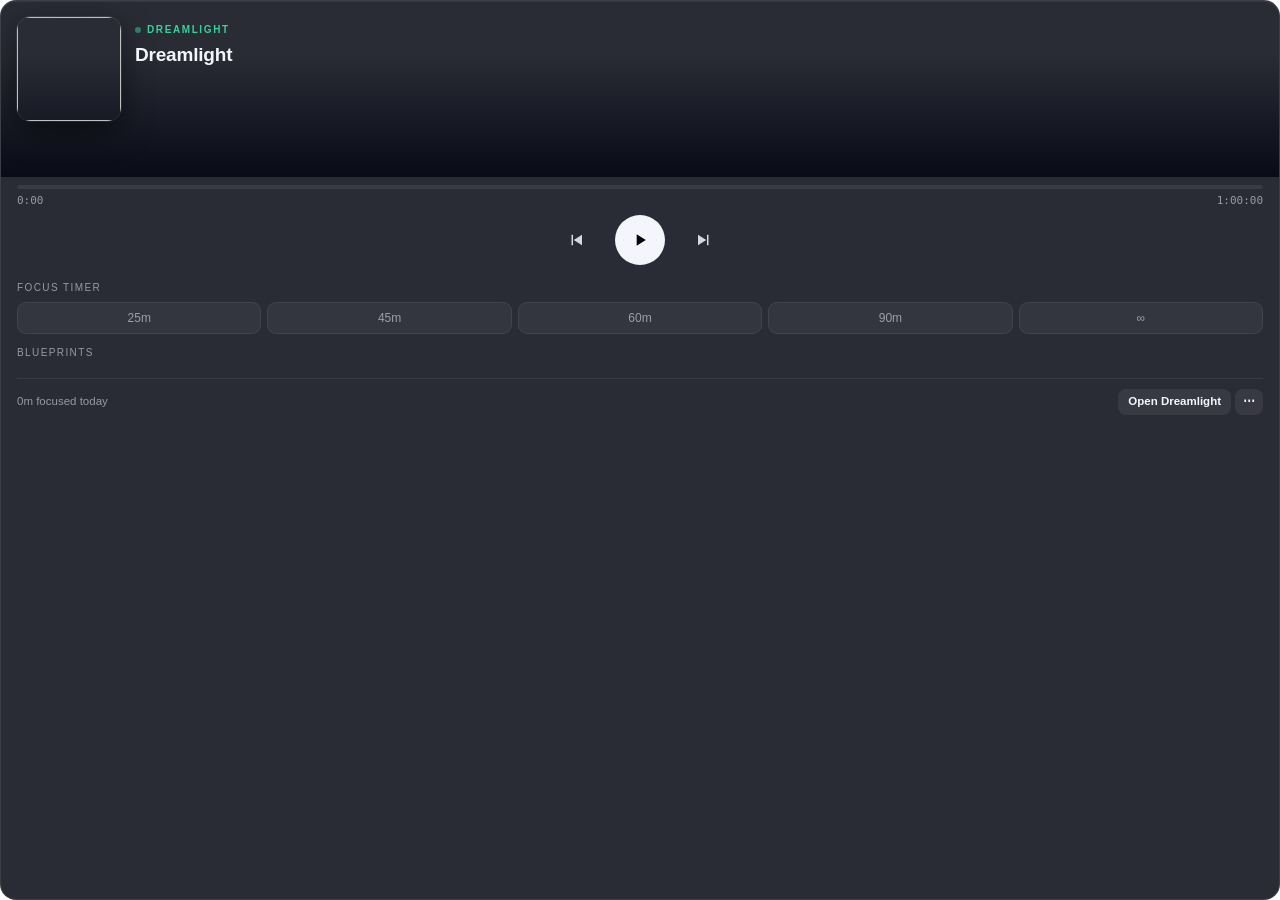
==== desktop/tray.html @ 62f5a37e "Dreamlight: open-source focus music app (25 Python-made tracks, web player, Electron menu bar app) C" ====
<!DOCTYPE html>
<html lang="en">
<head>
<meta charset="utf-8">
<title>Dreamlight</title>
<style>
  :root { --a: #34D399; --b: #60A5FA; --c: #F5D0A9; --text: #f4f6fc; --dim: rgba(244,246,252,.55); }
  * { box-sizing: border-box; margin: 0; }
  html, body { background: transparent; height: 100%; overflow: hidden; }
  body { font: 13px/1.35 -apple-system, BlinkMacSystemFont, "SF Pro Text", Inter, sans-serif; color: var(--text); -webkit-user-select: none; user-select: none; cursor: default; }
  .card { position: absolute; inset: 0; border-radius: 16px; overflow: hidden; background: rgba(6,9,20,.86); border: 1px solid rgba(255,255,255,.09); box-shadow: inset 0 1px 0 rgba(255,255,255,.06); }
  .hero { position: relative; height: 176px; overflow: hidden; }
  .hero video, .hero .bgimg { position: absolute; inset: -30%; width: 160%; height: 160%; object-fit: cover; filter: blur(26px) saturate(1.4) brightness(.75); }
  .hero::after { content: ""; position: absolute; inset: 0; background: linear-gradient(180deg, rgba(6,9,20,0) 30%, rgba(6,9,20,.92)); }
  .art { position: absolute; left: 16px; top: 16px; width: 104px; height: 104px; border-radius: 14px; overflow: hidden; z-index: 2; box-shadow: 0 10px 30px rgba(0,0,0,.5), 0 0 0 1px rgba(255,255,255,.12); }
  .art video, .art img { width: 100%; height: 100%; object-fit: cover; display: block; }
  .meta { position: absolute; left: 134px; right: 14px; top: 22px; z-index: 2; }
  .kicker { font-size: 10px; letter-spacing: .16em; text-transform: uppercase; color: var(--a); font-weight: 600; display: flex; align-items: center; gap: 6px; }
  .kicker i { width: 6px; height: 6px; border-radius: 50%; background: var(--a); box-shadow: 0 0 8px var(--a); display: inline-block; }
  .paused .kicker i { box-shadow: none; opacity: .5; }
  h1 { font-size: 19px; font-weight: 650; letter-spacing: -.01em; margin-top: 7px; line-height: 1.15; }
  .sub { color: var(--dim); margin-top: 3px; font-size: 12px; }
  .spec { position: absolute; left: 16px; right: 16px; bottom: 12px; height: 34px; z-index: 2; }
  .body { padding: 8px 16px 14px; }
  .prog { height: 4px; border-radius: 4px; background: rgba(255,255,255,.08); overflow: hidden; }
  .prog b { display: block; height: 100%; width: 0; background: linear-gradient(90deg, var(--b), var(--a)); border-radius: 4px; transition: width .9s linear; }
  .times { display: flex; justify-content: space-between; color: var(--dim); font: 11px ui-monospace, SFMono-Regular, Menlo, monospace; margin-top: 5px; }
  .ctrls { display: flex; align-items: center; justify-content: center; gap: 22px; margin: 8px 0 12px; }
  button { font: inherit; color: inherit; background: none; border: 0; cursor: pointer; }
  .ic { width: 34px; height: 34px; border-radius: 50%; display: grid; place-items: center; color: var(--text); opacity: .85; transition: .15s; }
  .ic:hover { opacity: 1; background: rgba(255,255,255,.07); }
  .play { width: 50px; height: 50px; border-radius: 50%; background: var(--text); color: #050711; display: grid; place-items: center; box-shadow: 0 0 0 0 var(--a); transition: transform .12s; }
  .play:hover { transform: scale(1.05); }
  .playing .play { box-shadow: 0 0 22px -4px var(--a); }
  .label { font-size: 10px; letter-spacing: .14em; text-transform: uppercase; color: var(--dim); margin: 6px 0 7px; display: flex; justify-content: space-between; }
  .label span:last-child { letter-spacing: 0; text-transform: none; font: 11px ui-monospace, Menlo, monospace; color: var(--a); }
  .chips { display: flex; gap: 6px; }
  .chip { flex: 1; padding: 7px 0; border-radius: 9px; background: rgba(255,255,255,.05); border: 1px solid rgba(255,255,255,.07); font-size: 12px; text-align: center; color: var(--dim); transition: .15s; }
  .chip:hover { color: var(--text); background: rgba(255,255,255,.09); }
  .chip.on { color: #050711; background: var(--a); border-color: transparent; font-weight: 600; }
  .bps { display: grid; grid-template-columns: 1fr 1fr; gap: 6px; }
  .bp { display: flex; align-items: center; gap: 8px; padding: 6px; border-radius: 10px; background: rgba(255,255,255,.04); border: 1px solid rgba(255,255,255,.06); text-align: left; transition: .15s; }
  .bp:hover { background: rgba(255,255,255,.08); }
  .bp.on { border-color: var(--a); background: rgba(52,211,153,.10); }
  .bp img { width: 28px; height: 28px; border-radius: 7px; flex: none; }
  .bp b { display: block; font-size: 11.5px; font-weight: 600; white-space: nowrap; overflow: hidden; text-overflow: ellipsis; }
  .bp small { display: block; font-size: 10px; color: var(--dim); white-space: nowrap; overflow: hidden; text-overflow: ellipsis; }
  .foot { display: flex; align-items: center; justify-content: space-between; margin-top: 12px; padding-top: 10px; border-top: 1px solid rgba(255,255,255,.07); color: var(--dim); font-size: 11.5px; }
  .foot button { color: var(--text); font-weight: 600; padding: 5px 10px; border-radius: 8px; background: rgba(255,255,255,.07); }
  .foot button:hover { background: rgba(255,255,255,.13); }
  .foot .more { padding: 5px 8px; margin-left: 4px; }
  .upnext { color: var(--dim); font-size: 11px; text-align: center; margin: -4px 0 8px; white-space: nowrap; overflow: hidden; text-overflow: ellipsis; }
</style>
</head>
<body>
<div class="card paused" id="card">
  <div class="hero">
    <video id="bgv" muted loop playsinline autoplay></video><img class="bgimg" id="bgi" alt="">
    <div class="art"><video id="artv" muted loop playsinline autoplay></video><img id="arti" alt=""></div>
    <div class="meta">
      <div class="kicker"><i></i><span id="band">Dreamlight</span></div>
      <h1 id="title">Dreamlight</h1>
      <div class="sub" id="sub"></div>
    </div>
    <canvas class="spec" id="spec"></canvas>
  </div>
  <div class="body">
    <div class="prog"><b id="bar"></b></div>
    <div class="times"><span id="cur">0:00</span><span id="dur">1:00:00</span></div>
    <div class="ctrls">
      <button class="ic" data-cmd="prev" title="Previous"><svg width="18" height="18" viewBox="0 0 24 24" fill="currentColor"><path d="M6 5h2v14H6zM20 5v14L9 12z"/></svg></button>
      <button class="play" data-cmd="toggle" title="Play or pause (⌘⇧Space)"><svg id="pi" width="20" height="20" viewBox="0 0 24 24" fill="currentColor"><path d="M8 5v14l11-7z"/></svg></button>
      <button class="ic" data-cmd="next" title="Next"><svg width="18" height="18" viewBox="0 0 24 24" fill="currentColor"><path d="M16 5h2v14h-2zM4 5v14l11-7z"/></svg></button>
    </div>
    <div class="upnext" id="upnext"></div>
    <div class="label"><span>Focus timer</span><span id="remain"></span></div>
    <div class="chips" id="timers">
      <button class="chip" data-min="25">25m</button><button class="chip" data-min="45">45m</button>
      <button class="chip" data-min="60">60m</button><button class="chip" data-min="90">90m</button><button class="chip" data-min="0">∞</button>
    </div>
    <div class="label" style="margin-top:12px"><span>Blueprints</span><span></span></div>
    <div class="bps" id="bps"></div>
    <div class="foot"><span id="today">0m focused today</span><span><button data-cmd="open">Open Dreamlight</button><button class="more" data-cmd="menu" title="More">⋯</button></span></div>
  </div>
</div>
<script>
  const base = new URLSearchParams(location.search).get("base") || "";
  const $ = (id) => document.getElementById(id);
  const fmt = (s) => { s = Math.max(0, Math.round(s)); const h = Math.floor(s / 3600), m = Math.floor(s % 3600 / 60), x = s % 60; return h ? `${h}:${String(m).padStart(2, "0")}:${String(x).padStart(2, "0")}` : `${m}:${String(x).padStart(2, "0")}`; };
  const abs = (p) => p ? base + "/" + String(p).replace(/^\/+/, "") : "";
  let cur = {}, spec = null, bpKey = "";

  document.addEventListener("click", (e) => {
    const c = e.target.closest("[data-cmd]"); if (c) return window.dl.cmd(c.dataset.cmd);
    const t = e.target.closest("[data-min]"); if (t) return window.dl.cmd("timer", t.dataset.min);
    const b = e.target.closest("[data-stack]"); if (b) return window.dl.cmd("stack", b.dataset.stack);
  });
  document.addEventListener("keydown", (e) => { if (e.code === "Space") { e.preventDefault(); window.dl.cmd("toggle"); } });

  function setMedia(video, img, loop, still) {
    if (loop) { if (video.dataset.src !== loop) { video.dataset.src = loop; video.src = loop; video.play().catch(() => {}); } video.style.display = ""; img.style.display = "none"; }
    else { video.removeAttribute("src"); video.dataset.src = ""; video.style.display = "none"; img.src = still; img.style.display = ""; }
  }

  window.dl.onState((s) => {
    if (!s || !s.ok) return;
    const trackChanged = s.title !== cur.title; cur = s;
    const [a, b, c] = s.palette.length ? s.palette : ["#34D399", "#60A5FA", "#F5D0A9"];
    document.documentElement.style.setProperty("--a", a); document.documentElement.style.setProperty("--b", b); document.documentElement.style.setProperty("--c", c || a);
    $("card").classList.toggle("paused", !s.playing); $("card").classList.toggle("playing", s.playing);
    $("pi").innerHTML = s.playing ? '<path d="M7 5h4v14H7zM13 5h4v14h-4z"/>' : '<path d="M8 5v14l11-7z"/>';
    $("band").textContent = `${s.band} · ${s.bpm} BPM`; $("title").textContent = s.title; $("sub").textContent = `${s.subtitle} · ${s.key}`;
    if (trackChanged) { setMedia($("artv"), $("arti"), abs(s.coverLoop), abs(s.cover)); setMedia($("bgv"), $("bgi"), abs(s.coverLoop), abs(s.cover)); }
    $("bar").style.width = `${Math.min(100, s.cur / s.dur * 100)}%`; $("cur").textContent = fmt(s.cur); $("dur").textContent = fmt(s.dur);
    $("upnext").textContent = s.upNext ? `Up next · ${s.upNext}` : "";
    const tm = Math.round(s.timerTotal / 60);
    document.querySelectorAll("#timers .chip").forEach((el) => el.classList.toggle("on", +el.dataset.min === tm));
    $("remain").textContent = s.timerTotal ? `${fmt(s.timerRemain)} left` : "";
    const m = Math.floor(s.focusToday / 60); $("today").textContent = `${m >= 60 ? Math.floor(m / 60) + "h " + (m % 60) + "m" : m + "m"} focused today`;
    const key = s.blueprints.map((x) => x.key).join() + s.stack;
    if (key !== bpKey) {
      bpKey = key;
      $("bps").innerHTML = s.blueprints.map((x) => `<button class="bp${x.key === s.stack ? " on" : ""}" data-stack="${x.key}"><img src="${abs(x.cover)}" alt=""><span><b>${x.name}</b><small>${x.meta}</small></span></button>`).join("");
    }
  });
  window.dl.onSpectrum((s) => { spec = s; });

  const cv = $("spec"), cx = cv.getContext("2d"); let smooth = new Array(28).fill(0);
  function draw(t) {
    const dpr = devicePixelRatio || 1, w = cv.clientWidth, h = cv.clientHeight;
    if (cv.width !== w * dpr) { cv.width = w * dpr; cv.height = h * dpr; }
    cx.setTransform(dpr, 0, 0, dpr, 0, 0); cx.clearRect(0, 0, w, h);
    const n = smooth.length, gap = 3, bw = (w - gap * (n - 1)) / n;
    const st = getComputedStyle(document.documentElement), ca = st.getPropertyValue("--a").trim(), cb = st.getPropertyValue("--b").trim();
    const g = cx.createLinearGradient(0, 0, w, 0); g.addColorStop(0, cb); g.addColorStop(1, ca); cx.fillStyle = g;
    for (let i = 0; i < n; i++) {
      const target = spec ? spec[i] || 0 : (cur.playing ? 0 : 0.06 + 0.04 * Math.sin(t / 900 + i * 0.5));
      smooth[i] += (target - smooth[i]) * 0.25;
      const bh = Math.max(2, smooth[i] * h);
      cx.globalAlpha = 0.55 + 0.45 * smooth[i];
      cx.beginPath(); cx.roundRect(i * (bw + gap), h - bh, bw, bh, 2); cx.fill();
    }
    requestAnimationFrame(draw);
  }
  requestAnimationFrame(draw);
</script>
</body>
</html>
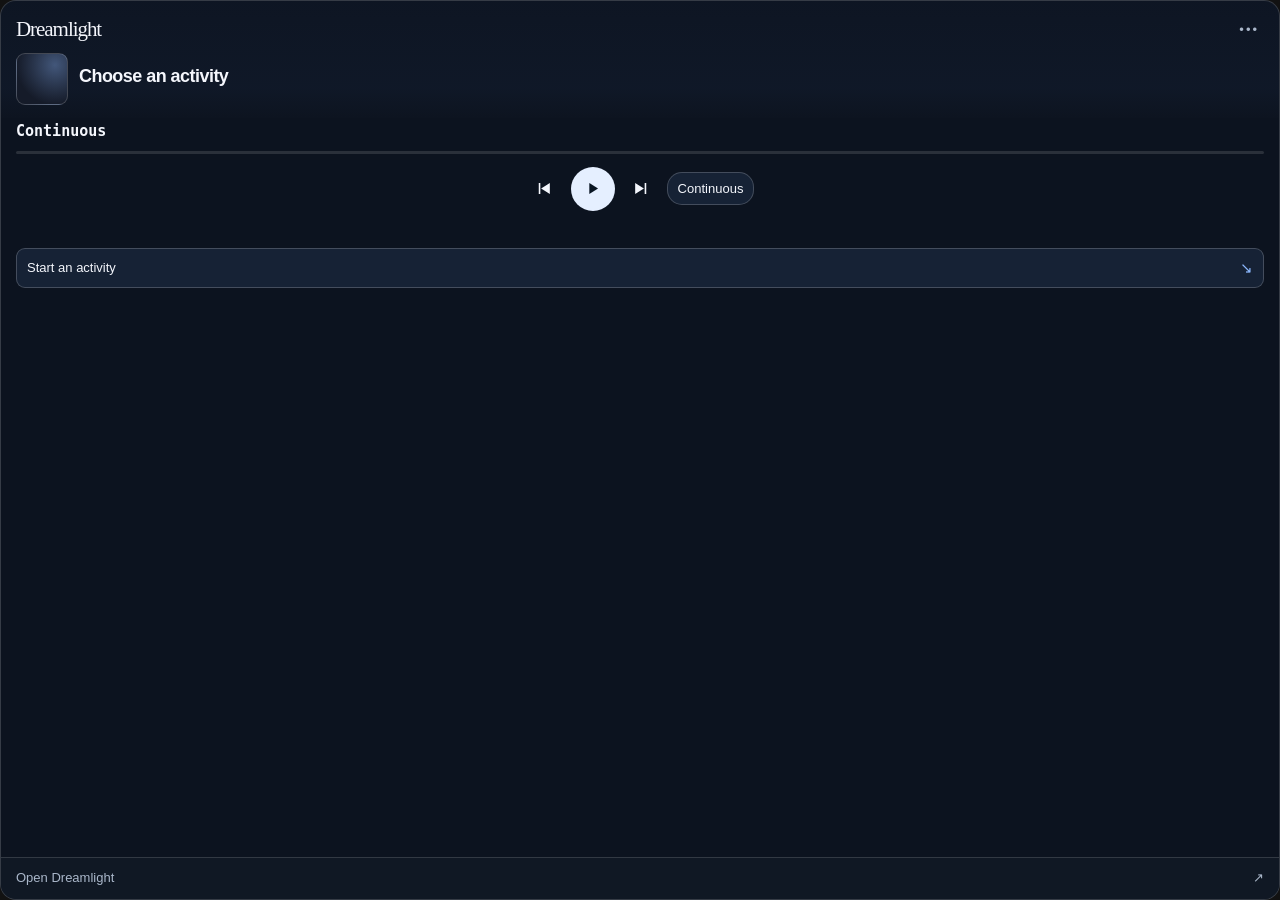
==== commit 2119b08c: "Sync the Electron quick remote and saved session preferences Co-Authored-By: GPT-6.2 Sol <noreply@op" ====
--- a/desktop/tray.html
+++ b/desktop/tray.html
@@ -1,148 +1,276 @@
-<!DOCTYPE html>
+<!doctype html>
 <html lang="en">
 <head>
 <meta charset="utf-8">
-<title>Dreamlight</title>
+<meta name="viewport" content="width=device-width, initial-scale=1">
+<title>Dreamlight Quick Remote</title>
 <style>
-  :root { --a: #34D399; --b: #60A5FA; --c: #F5D0A9; --text: #f4f6fc; --dim: rgba(244,246,252,.55); }
-  * { box-sizing: border-box; margin: 0; }
-  html, body { background: transparent; height: 100%; overflow: hidden; }
-  body { font: 13px/1.35 -apple-system, BlinkMacSystemFont, "SF Pro Text", Inter, sans-serif; color: var(--text); -webkit-user-select: none; user-select: none; cursor: default; }
-  .card { position: absolute; inset: 0; border-radius: 16px; overflow: hidden; background: rgba(6,9,20,.86); border: 1px solid rgba(255,255,255,.09); box-shadow: inset 0 1px 0 rgba(255,255,255,.06); }
-  .hero { position: relative; height: 176px; overflow: hidden; }
-  .hero video, .hero .bgimg { position: absolute; inset: -30%; width: 160%; height: 160%; object-fit: cover; filter: blur(26px) saturate(1.4) brightness(.75); }
-  .hero::after { content: ""; position: absolute; inset: 0; background: linear-gradient(180deg, rgba(6,9,20,0) 30%, rgba(6,9,20,.92)); }
-  .art { position: absolute; left: 16px; top: 16px; width: 104px; height: 104px; border-radius: 14px; overflow: hidden; z-index: 2; box-shadow: 0 10px 30px rgba(0,0,0,.5), 0 0 0 1px rgba(255,255,255,.12); }
-  .art video, .art img { width: 100%; height: 100%; object-fit: cover; display: block; }
-  .meta { position: absolute; left: 134px; right: 14px; top: 22px; z-index: 2; }
-  .kicker { font-size: 10px; letter-spacing: .16em; text-transform: uppercase; color: var(--a); font-weight: 600; display: flex; align-items: center; gap: 6px; }
-  .kicker i { width: 6px; height: 6px; border-radius: 50%; background: var(--a); box-shadow: 0 0 8px var(--a); display: inline-block; }
-  .paused .kicker i { box-shadow: none; opacity: .5; }
-  h1 { font-size: 19px; font-weight: 650; letter-spacing: -.01em; margin-top: 7px; line-height: 1.15; }
-  .sub { color: var(--dim); margin-top: 3px; font-size: 12px; }
-  .spec { position: absolute; left: 16px; right: 16px; bottom: 12px; height: 34px; z-index: 2; }
-  .body { padding: 8px 16px 14px; }
-  .prog { height: 4px; border-radius: 4px; background: rgba(255,255,255,.08); overflow: hidden; }
-  .prog b { display: block; height: 100%; width: 0; background: linear-gradient(90deg, var(--b), var(--a)); border-radius: 4px; transition: width .9s linear; }
-  .times { display: flex; justify-content: space-between; color: var(--dim); font: 11px ui-monospace, SFMono-Regular, Menlo, monospace; margin-top: 5px; }
-  .ctrls { display: flex; align-items: center; justify-content: center; gap: 22px; margin: 8px 0 12px; }
-  button { font: inherit; color: inherit; background: none; border: 0; cursor: pointer; }
-  .ic { width: 34px; height: 34px; border-radius: 50%; display: grid; place-items: center; color: var(--text); opacity: .85; transition: .15s; }
-  .ic:hover { opacity: 1; background: rgba(255,255,255,.07); }
-  .play { width: 50px; height: 50px; border-radius: 50%; background: var(--text); color: #050711; display: grid; place-items: center; box-shadow: 0 0 0 0 var(--a); transition: transform .12s; }
-  .play:hover { transform: scale(1.05); }
-  .playing .play { box-shadow: 0 0 22px -4px var(--a); }
-  .label { font-size: 10px; letter-spacing: .14em; text-transform: uppercase; color: var(--dim); margin: 6px 0 7px; display: flex; justify-content: space-between; }
-  .label span:last-child { letter-spacing: 0; text-transform: none; font: 11px ui-monospace, Menlo, monospace; color: var(--a); }
-  .chips { display: flex; gap: 6px; }
-  .chip { flex: 1; padding: 7px 0; border-radius: 9px; background: rgba(255,255,255,.05); border: 1px solid rgba(255,255,255,.07); font-size: 12px; text-align: center; color: var(--dim); transition: .15s; }
-  .chip:hover { color: var(--text); background: rgba(255,255,255,.09); }
-  .chip.on { color: #050711; background: var(--a); border-color: transparent; font-weight: 600; }
-  .bps { display: grid; grid-template-columns: 1fr 1fr; gap: 6px; }
-  .bp { display: flex; align-items: center; gap: 8px; padding: 6px; border-radius: 10px; background: rgba(255,255,255,.04); border: 1px solid rgba(255,255,255,.06); text-align: left; transition: .15s; }
-  .bp:hover { background: rgba(255,255,255,.08); }
-  .bp.on { border-color: var(--a); background: rgba(52,211,153,.10); }
-  .bp img { width: 28px; height: 28px; border-radius: 7px; flex: none; }
-  .bp b { display: block; font-size: 11.5px; font-weight: 600; white-space: nowrap; overflow: hidden; text-overflow: ellipsis; }
-  .bp small { display: block; font-size: 10px; color: var(--dim); white-space: nowrap; overflow: hidden; text-overflow: ellipsis; }
-  .foot { display: flex; align-items: center; justify-content: space-between; margin-top: 12px; padding-top: 10px; border-top: 1px solid rgba(255,255,255,.07); color: var(--dim); font-size: 11.5px; }
-  .foot button { color: var(--text); font-weight: 600; padding: 5px 10px; border-radius: 8px; background: rgba(255,255,255,.07); }
-  .foot button:hover { background: rgba(255,255,255,.13); }
-  .foot .more { padding: 5px 8px; margin-left: 4px; }
-  .upnext { color: var(--dim); font-size: 11px; text-align: center; margin: -4px 0 8px; white-space: nowrap; overflow: hidden; text-overflow: ellipsis; }
+  :root { color-scheme: dark; --ink: #f4f6fc; --muted: #aab7ca; --accent: #8db9ff; }
+  * { box-sizing: border-box; }
+  [hidden] { display: none !important; }
+  html, body { margin: 0; height: 100%; }
+  body { font: 13px/1.35 -apple-system, BlinkMacSystemFont, "Segoe UI", sans-serif; color: var(--ink); }
+  button, input { font: inherit; color: inherit; }
+  button { border: 0; background: none; cursor: pointer; }
+  button:disabled { opacity: .55; cursor: default; }
+  button:focus-visible, input:focus-visible { outline: 2px solid #b5e9ff; outline-offset: 3px; }
+  svg { width: 19px; height: 19px; fill: currentColor; }
+  .card { isolation: isolate; position: relative; display: flex; flex-direction: column; height: 100%; border-radius: 16px; overflow: hidden; border: 1px solid #ffffff2c; background: #0d1420f8; }
+  .hero { isolation: isolate; position: relative; padding: 16px 15px 13px; overflow: hidden; flex: none; }
+  .backdrop { position: absolute; inset: -35%; z-index: -2; width: 170%; height: 170%; object-fit: cover; filter: blur(25px); opacity: .38; }
+  .hero::after { content: ""; position: absolute; z-index: -1; inset: 0; background: linear-gradient(180deg, #10192967, #101929d9 74%, #0d1420); }
+  .brand { display: flex; justify-content: space-between; align-items: center; color: var(--muted); margin-bottom: 10px; }
+  .brand b { color: var(--ink); font: 400 21px/1 "Iowan Old Style", Georgia, serif; letter-spacing: -.05em; }
+  .brand button { color: var(--muted); letter-spacing: 2px; padding: 4px 5px; }
+  .current { display: flex; align-items: center; gap: 11px; }
+  .art { position: relative; overflow: hidden; width: 52px; height: 52px; flex: none; border-radius: 9px; border: 1px solid #ffffff32; background: radial-gradient(ellipse at 76% 22%, color-mix(in srgb, var(--accent) 38%, #151b29), #151b29 72%); }
+  .art img, .art video { position: absolute; inset: 0; width: 100%; height: 100%; object-fit: cover; }
+  .art video { opacity: 0; transition: opacity 160ms ease; }
+  .art.decoded video { opacity: 1; }
+  h1, p { margin: 0; }
+  h1 { font-size: 18px; line-height: 1.15; letter-spacing: -.03em; }
+  .sub { color: var(--muted); margin-top: 4px; }
+  .content { flex: 1; min-height: 0; overflow: auto; padding: 0 15px 10px; scrollbar-width: thin; }
+  .clock { display: flex; justify-content: space-between; align-items: center; min-height: 28px; }
+  .clock strong { color: var(--ink); font: 600 15px/1.4 ui-monospace, Menlo, monospace; }
+  .clock span { color: var(--muted); font-size: 12px; }
+  .prog { height: 3px; margin-top: 5px; background: #ffffff1f; border-radius: 3px; overflow: hidden; }
+  .prog b { background: var(--accent); display: block; height: 100%; width: 0; }
+  .controls { display: flex; justify-content: center; align-items: center; gap: 7px; margin: 13px 0 8px; }
+  .icon { width: 36px; height: 38px; padding: 0; display: grid; place-items: center; color: var(--ink); border-radius: 50%; }
+  .icon:hover { background: #ffffff17; }
+  .play { width: 44px; height: 44px; margin-inline: 2px; background: #e5efff; color: #091523; }
+  .play:hover { background: white; }
+  .pill { padding: 6px 10px; min-height: 33px; border-radius: 15px; border: 1px solid #ffffff31; background: #162235; color: var(--ink); }
+  .pill:hover, .pill[aria-pressed="true"] { background: #263851; border-color: var(--accent); }
+  .upnext, .status { color: var(--muted); min-height: 19px; }
+  .status { display: flex; align-items: center; gap: 6px; }
+  .status .pill { margin-left: auto; }
+  .start { text-align: left; display: flex; justify-content: space-between; align-items: center; width: 100%; border: 1px solid #ffffff32; background: #162235; border-radius: 9px; padding: 9px 10px; margin-top: 10px; }
+  .start:hover { border-color: var(--accent); }
+  .start span { color: var(--accent); font-size: 15px; }
+  .modes, .presets { display: grid; grid-template-columns: repeat(3, 1fr); gap: 5px; margin-top: 8px; }
+  .modes { grid-template-columns: repeat(2, 1fr); }
+  .activity { width: 100%; display: flex; align-items: center; justify-content: space-between; gap: 5px; text-align: left; margin-top: 5px; }
+  .activity span { color: var(--muted); }
+  .timer-types, form { display: flex; gap: 5px; margin: 9px 0; }
+  .custom { flex: 1; min-width: 0; border: 1px solid #ffffff34; background: #121a29; border-radius: 7px; padding: 5px 8px; }
+  .foot { border-top: 1px solid #ffffff24; padding: 7px 15px 8px; flex: none; background: #101824; }
+  .open { width: 100%; display: flex; align-items: center; justify-content: space-between; padding: 4px 0; color: var(--muted); }
+  .open:hover { color: var(--ink); }
+  @media (prefers-reduced-motion: reduce) { *, *::before, *::after { transition-duration: 0s !important; } }
 </style>
 </head>
 <body>
-<div class="card paused" id="card">
-  <div class="hero">
-    <video id="bgv" muted loop playsinline autoplay></video><img class="bgimg" id="bgi" alt="">
-    <div class="art"><video id="artv" muted loop playsinline autoplay></video><img id="arti" alt=""></div>
-    <div class="meta">
-      <div class="kicker"><i></i><span id="band">Dreamlight</span></div>
-      <h1 id="title">Dreamlight</h1>
-      <div class="sub" id="sub"></div>
+<div class="card">
+  <header class="hero">
+    <img class="backdrop" id="backdrop" alt="" hidden>
+    <div class="brand"><b>Dreamlight</b><button data-cmd="menu" aria-label="More Dreamlight options">•••</button></div>
+    <div class="current">
+      <div class="art" id="art"><img alt="" id="poster" hidden><video id="loop" preload="none" muted loop playsinline></video></div>
+      <div><h1 id="activity">Choose an activity</h1><p class="sub" id="track"></p></div>
     </div>
-    <canvas class="spec" id="spec"></canvas>
+  </header>
+  <div class="content" id="content">
+    <div class="clock"><strong id="time">Continuous</strong><span id="phase"></span></div>
+    <div class="prog" aria-hidden="true"><b id="progress"></b></div>
+    <div class="controls">
+      <button class="icon" data-cmd="prev" aria-label="Previous track"><svg viewBox="0 0 24 24"><path d="M6 5h2v14H6zM20 5v14L9 12z"/></svg></button>
+      <button class="icon play" data-cmd="toggle" aria-label="Play"><svg viewBox="0 0 24 24"><path id="playIcon" d="M8 5v14l11-7z"/></svg></button>
+      <button class="icon" data-cmd="next" aria-label="Next track"><svg viewBox="0 0 24 24"><path d="M16 5h2v14h-2zM4 5v14l11-7z"/></svg></button>
+      <button class="pill" id="stop" data-cmd="stop" hidden>Stop</button>
+      <button class="pill" id="timer" aria-expanded="false" aria-controls="timerPanel">Continuous</button>
+    </div>
+    <p class="upnext" id="next"></p>
+    <div class="status" id="status" hidden><span id="message" role="status"></span><button class="pill" data-cmd="retry" id="retry" hidden>Retry</button></div>
+    <section id="timerPanel" aria-label="Session timer" hidden>
+      <div class="timer-types"><button class="pill" data-min="0">Continuous</button><button class="pill" id="intervals">Intervals 25 / 5</button></div>
+      <div class="presets" id="presets"></div>
+      <form id="custom"><input class="custom" type="number" aria-label="Custom minutes" placeholder="Custom minutes" min="0.01" max="1440" step="any" required><button class="pill" type="submit">Set timer</button></form>
+    </section>
+    <button type="button" class="start" id="start" aria-expanded="false" aria-controls="activityPanel">Start an activity <span aria-hidden="true">↘</span></button>
+    <section id="activityPanel" aria-label="Choose an activity" hidden><div class="modes" id="modes"></div><div id="activities"></div></section>
   </div>
-  <div class="body">
-    <div class="prog"><b id="bar"></b></div>
-    <div class="times"><span id="cur">0:00</span><span id="dur">1:00:00</span></div>
-    <div class="ctrls">
-      <button class="ic" data-cmd="prev" title="Previous"><svg width="18" height="18" viewBox="0 0 24 24" fill="currentColor"><path d="M6 5h2v14H6zM20 5v14L9 12z"/></svg></button>
-      <button class="play" data-cmd="toggle" title="Play or pause (⌘⇧Space)"><svg id="pi" width="20" height="20" viewBox="0 0 24 24" fill="currentColor"><path d="M8 5v14l11-7z"/></svg></button>
-      <button class="ic" data-cmd="next" title="Next"><svg width="18" height="18" viewBox="0 0 24 24" fill="currentColor"><path d="M16 5h2v14h-2zM4 5v14l11-7z"/></svg></button>
-    </div>
-    <div class="upnext" id="upnext"></div>
-    <div class="label"><span>Focus timer</span><span id="remain"></span></div>
-    <div class="chips" id="timers">
-      <button class="chip" data-min="25">25m</button><button class="chip" data-min="45">45m</button>
-      <button class="chip" data-min="60">60m</button><button class="chip" data-min="90">90m</button><button class="chip" data-min="0">∞</button>
-    </div>
-    <div class="label" style="margin-top:12px"><span>Blueprints</span><span></span></div>
-    <div class="bps" id="bps"></div>
-    <div class="foot"><span id="today">0m focused today</span><span><button data-cmd="open">Open Dreamlight</button><button class="more" data-cmd="menu" title="More">⋯</button></span></div>
-  </div>
+  <footer class="foot"><button class="open" data-cmd="open">Open Dreamlight <span aria-hidden="true">↗</span></button></footer>
 </div>
 <script>
-  const base = new URLSearchParams(location.search).get("base") || "";
+  const base = new URLSearchParams(location.search).get("base");
   const $ = (id) => document.getElementById(id);
-  const fmt = (s) => { s = Math.max(0, Math.round(s)); const h = Math.floor(s / 3600), m = Math.floor(s % 3600 / 60), x = s % 60; return h ? `${h}:${String(m).padStart(2, "0")}:${String(x).padStart(2, "0")}` : `${m}:${String(x).padStart(2, "0")}`; };
-  const abs = (p) => p ? base + "/" + String(p).replace(/^\/+/, "") : "";
-  let cur = {}, spec = null, bpKey = "";
-
-  document.addEventListener("click", (e) => {
-    const c = e.target.closest("[data-cmd]"); if (c) return window.dl.cmd(c.dataset.cmd);
-    const t = e.target.closest("[data-min]"); if (t) return window.dl.cmd("timer", t.dataset.min);
-    const b = e.target.closest("[data-stack]"); if (b) return window.dl.cmd("stack", b.dataset.stack);
-  });
-  document.addEventListener("keydown", (e) => { if (e.code === "Space") { e.preventDefault(); window.dl.cmd("toggle"); } });
-
-  function setMedia(video, img, loop, still) {
-    if (loop) { if (video.dataset.src !== loop) { video.dataset.src = loop; video.src = loop; video.play().catch(() => {}); } video.style.display = ""; img.style.display = "none"; }
-    else { video.removeAttribute("src"); video.dataset.src = ""; video.style.display = "none"; img.src = still; img.style.display = ""; }
-  }
-
-  window.dl.onState((s) => {
-    if (!s || !s.ok) return;
-    const trackChanged = s.title !== cur.title; cur = s;
-    const [a, b, c] = s.palette.length ? s.palette : ["#34D399", "#60A5FA", "#F5D0A9"];
-    document.documentElement.style.setProperty("--a", a); document.documentElement.style.setProperty("--b", b); document.documentElement.style.setProperty("--c", c || a);
-    $("card").classList.toggle("paused", !s.playing); $("card").classList.toggle("playing", s.playing);
-    $("pi").innerHTML = s.playing ? '<path d="M7 5h4v14H7zM13 5h4v14h-4z"/>' : '<path d="M8 5v14l11-7z"/>';
-    $("band").textContent = `${s.band} · ${s.bpm} BPM`; $("title").textContent = s.title; $("sub").textContent = `${s.subtitle} · ${s.key}`;
-    if (trackChanged) { setMedia($("artv"), $("arti"), abs(s.coverLoop), abs(s.cover)); setMedia($("bgv"), $("bgi"), abs(s.coverLoop), abs(s.cover)); }
-    $("bar").style.width = `${Math.min(100, s.cur / s.dur * 100)}%`; $("cur").textContent = fmt(s.cur); $("dur").textContent = fmt(s.dur);
-    $("upnext").textContent = s.upNext ? `Up next · ${s.upNext}` : "";
-    const tm = Math.round(s.timerTotal / 60);
-    document.querySelectorAll("#timers .chip").forEach((el) => el.classList.toggle("on", +el.dataset.min === tm));
-    $("remain").textContent = s.timerTotal ? `${fmt(s.timerRemain)} left` : "";
-    const m = Math.floor(s.focusToday / 60); $("today").textContent = `${m >= 60 ? Math.floor(m / 60) + "h " + (m % 60) + "m" : m + "m"} focused today`;
-    const key = s.blueprints.map((x) => x.key).join() + s.stack;
-    if (key !== bpKey) {
-      bpKey = key;
-      $("bps").innerHTML = s.blueprints.map((x) => `<button class="bp${x.key === s.stack ? " on" : ""}" data-stack="${x.key}"><img src="${abs(x.cover)}" alt=""><span><b>${x.name}</b><small>${x.meta}</small></span></button>`).join("");
-    }
-  });
-  window.dl.onSpectrum((s) => { spec = s; });
-
-  const cv = $("spec"), cx = cv.getContext("2d"); let smooth = new Array(28).fill(0);
-  function draw(t) {
-    const dpr = devicePixelRatio || 1, w = cv.clientWidth, h = cv.clientHeight;
-    if (cv.width !== w * dpr) { cv.width = w * dpr; cv.height = h * dpr; }
-    cx.setTransform(dpr, 0, 0, dpr, 0, 0); cx.clearRect(0, 0, w, h);
-    const n = smooth.length, gap = 3, bw = (w - gap * (n - 1)) / n;
-    const st = getComputedStyle(document.documentElement), ca = st.getPropertyValue("--a").trim(), cb = st.getPropertyValue("--b").trim();
-    const g = cx.createLinearGradient(0, 0, w, 0); g.addColorStop(0, cb); g.addColorStop(1, ca); cx.fillStyle = g;
-    for (let i = 0; i < n; i++) {
-      const target = spec ? spec[i] || 0 : (cur.playing ? 0 : 0.06 + 0.04 * Math.sin(t / 900 + i * 0.5));
-      smooth[i] += (target - smooth[i]) * 0.25;
-      const bh = Math.max(2, smooth[i] * h);
-      cx.globalAlpha = 0.55 + 0.45 * smooth[i];
-      cx.beginPath(); cx.roundRect(i * (bw + gap), h - bh, bw, bh, 2); cx.fill();
-    }
-    requestAnimationFrame(draw);
-  }
-  requestAnimationFrame(draw);
+  const remote = window.dl;
+  const video = $("loop");
+  const motionPreference = matchMedia("(prefers-reduced-motion: reduce)");
+  let player = {}, visible = false, mode = "", assets = "", choices = false;
+  const broken = new Set();
+  const absolute = (url) => url ? new URL(url, base + "/").href : "";
+  const fmt = (seconds) => {
+    const s = Math.max(0, Math.ceil(seconds));
+    const h = Math.floor(s / 3600), m = String(Math.floor(s / 60) % 60).padStart(2, "0");
+    return `${h ? h + ":" : ""}${m}:${String(s % 60).padStart(2, "0")}`;
+  };
+
+  function setExpanded(control, panel, on) {
+    $(control).setAttribute("aria-expanded", String(on));
+    $(panel).hidden = !on;
+    if (!on) $("content").scrollTop = 0;
+  }
+
+  function syncMotion() {
+    const loop = absolute(player.loop);
+    if (!visible || player.reducedMotion || motionPreference.matches || !loop || broken.has(loop)) {
+      video.pause();
+      $("art").classList.remove("decoded");
+      return;
+    }
+    if (video.getAttribute("src") !== loop) {
+      $("art").classList.remove("decoded");
+      video.src = loop;
+    }
+    if (video.paused) video.play().catch(() => {});
+  }
+
+  function updateArt() {
+    const key = `${player.poster}|${player.loop}|${player.hue}`;
+    if (key === assets) return;
+    assets = key;
+    video.pause();
+    video.removeAttribute("src");
+    video.load();
+    video.removeAttribute("poster");
+    $("art").classList.remove("decoded");
+    const poster = absolute(player.poster);
+    [$("poster"), $("backdrop")].forEach((image) => {
+      image.hidden = !poster;
+      image.onerror = () => { image.hidden = true; image.removeAttribute("src"); };
+      if (poster) image.src = poster;
+      else image.removeAttribute("src");
+    });
+    if (poster) video.poster = poster;
+    document.documentElement.style.setProperty("--accent", player.hue || "#8db9ff");
+  }
+
+  function showVideo() {
+    if (!visible || video.paused || player.reducedMotion || motionPreference.matches) return;
+    $("art").classList.add("decoded");
+  }
+  video.addEventListener("playing", () => {
+    if (video.requestVideoFrameCallback) video.requestVideoFrameCallback(showVideo);
+    else showVideo();
+  });
+  video.addEventListener("error", () => {
+    if (video.getAttribute("src")) broken.add(video.getAttribute("src"));
+    $("art").classList.remove("decoded");
+  });
+  motionPreference.addEventListener("change", syncMotion);
+
+  function buildChoices() {
+    if (choices || !player.ready) return;
+    choices = true;
+    $("modes").replaceChildren(...player.modes.map((item) => {
+      const button = document.createElement("button");
+      button.className = "pill";
+      button.textContent = item.name;
+      button.dataset.mode = item.key;
+      button.setAttribute("aria-pressed", "false");
+      return button;
+    }));
+    $("presets").replaceChildren(...player.presets.map((minutes) => {
+      const button = document.createElement("button");
+      button.className = "pill";
+      button.dataset.min = minutes;
+      button.textContent = `${minutes} min`;
+      return button;
+    }));
+  }
+
+  function chooseMode(key) {
+    mode = key;
+    $("modes").querySelectorAll("button").forEach((button) => button.setAttribute("aria-pressed", String(button.dataset.mode === key)));
+    $("activities").replaceChildren(...player.activities.filter((item) => item.mode === mode).map((item) => {
+      const button = document.createElement("button");
+      button.className = "pill activity";
+      button.dataset.activity = item.key;
+      button.innerHTML = `${item.name} <span>${item.minutes ? item.minutes + " min" : "Continuous"}</span>`;
+      return button;
+    }));
+    $("start").scrollIntoView({ block: "start" });
+  }
+
+  function applyTimer(minutes, intervals = false) {
+    remote.cmd("setTimer", minutes, intervals);
+    setExpanded("timer", "timerPanel", false);
+    $("timer").focus();
+  }
+  $("start").addEventListener("click", () => {
+    setExpanded("timer", "timerPanel", false);
+    const opening = $("activityPanel").hidden;
+    setExpanded("start", "activityPanel", opening);
+    if (opening) $("start").scrollIntoView({ block: "start" });
+  });
+  $("timer").addEventListener("click", () => {
+    setExpanded("start", "activityPanel", false);
+    const opening = $("timerPanel").hidden;
+    setExpanded("timer", "timerPanel", opening);
+    if (opening) $("timerPanel").scrollIntoView({ block: "start" });
+  });
+  $("custom").addEventListener("submit", (event) => {
+    event.preventDefault();
+    applyTimer($("custom").querySelector("input").valueAsNumber);
+  });
+  $("intervals").addEventListener("click", () => applyTimer(25, true));
+  document.addEventListener("click", (event) => {
+    const button = event.target.closest("button");
+    if (!button) return;
+    if (button.dataset.cmd) remote.cmd(button.dataset.cmd);
+    if (button.dataset.min != null) applyTimer(Number(button.dataset.min));
+    if (button.dataset.mode) chooseMode(button.dataset.mode);
+    if (button.dataset.activity) {
+      remote.cmd("startActivity", button.dataset.activity);
+      setExpanded("start", "activityPanel", false);
+      $("start").focus();
+    }
+  });
+  document.addEventListener("keydown", (event) => {
+    if (event.code === "Space" && event.target === document.body) {
+      event.preventDefault();
+      remote.cmd("toggle");
+    }
+    if (event.key !== "Escape") return;
+    if (!$("timerPanel").hidden) { setExpanded("timer", "timerPanel", false); $("timer").focus(); }
+    else if (!$("activityPanel").hidden) { setExpanded("start", "activityPanel", false); $("start").focus(); }
+    else remote.cmd("hide");
+  });
+
+  remote.onVisibility((on) => {
+    visible = on;
+    syncMotion();
+  });
+  remote.onState((state) => {
+    player = state;
+    buildChoices();
+    updateArt();
+    syncMotion();
+    $("activity").textContent = state.title ? state.name : "Choose an activity";
+    $("track").textContent = state.title;
+    const playing = state.playing || (state.intervalPhase === "break" && state.timerRunning);
+    $("playIcon").setAttribute("d", playing || state.starting ? "M7 5h4v14H7zM13 5h4v14h-4z" : "M8 5v14l11-7z");
+    document.querySelector(".play").setAttribute("aria-label", playing ? "Pause" : state.starting ? "Cancel start" : "Play");
+    document.querySelectorAll('[data-cmd="prev"], [data-cmd="next"]').forEach((button) => { button.disabled = !state.title; });
+    $("time").textContent = state.timerTotal ? fmt(state.timerRemain) : "Continuous";
+    $("phase").textContent = state.intervalPhase ? `${state.intervalPhase === "work" ? "Focus" : "Break"} · round ${state.intervalRound}` : state.timerTotal ? "remaining" : "";
+    $("timer").textContent = state.timerKind;
+    $("timer").setAttribute("aria-label", `Session timer: ${state.timerKind}`);
+    $("stop").hidden = state.activity !== "deep_sleep";
+    $("progress").style.width = `${state.dur ? Math.min(100, state.cur / state.dur * 100) : 0}%`;
+    $("next").textContent = state.upNext ? `Up next · ${state.upNext}` : "";
+    const status = state.error || (state.starting ? "Starting…" : state.completed ? "Session complete" : "");
+    if ($("message").textContent !== status) $("message").textContent = status;
+    $("status").hidden = !status;
+    $("retry").hidden = !state.error;
+    $("timerPanel").querySelectorAll("[data-min]").forEach((button) => {
+      button.setAttribute("aria-pressed", String(state.timerKind !== "Intervals" && state.timerTotal === Number(button.dataset.min) * 60));
+    });
+    $("intervals").setAttribute("aria-pressed", String(state.timerKind === "Intervals"));
+  });
 </script>
 </body>
 </html>
